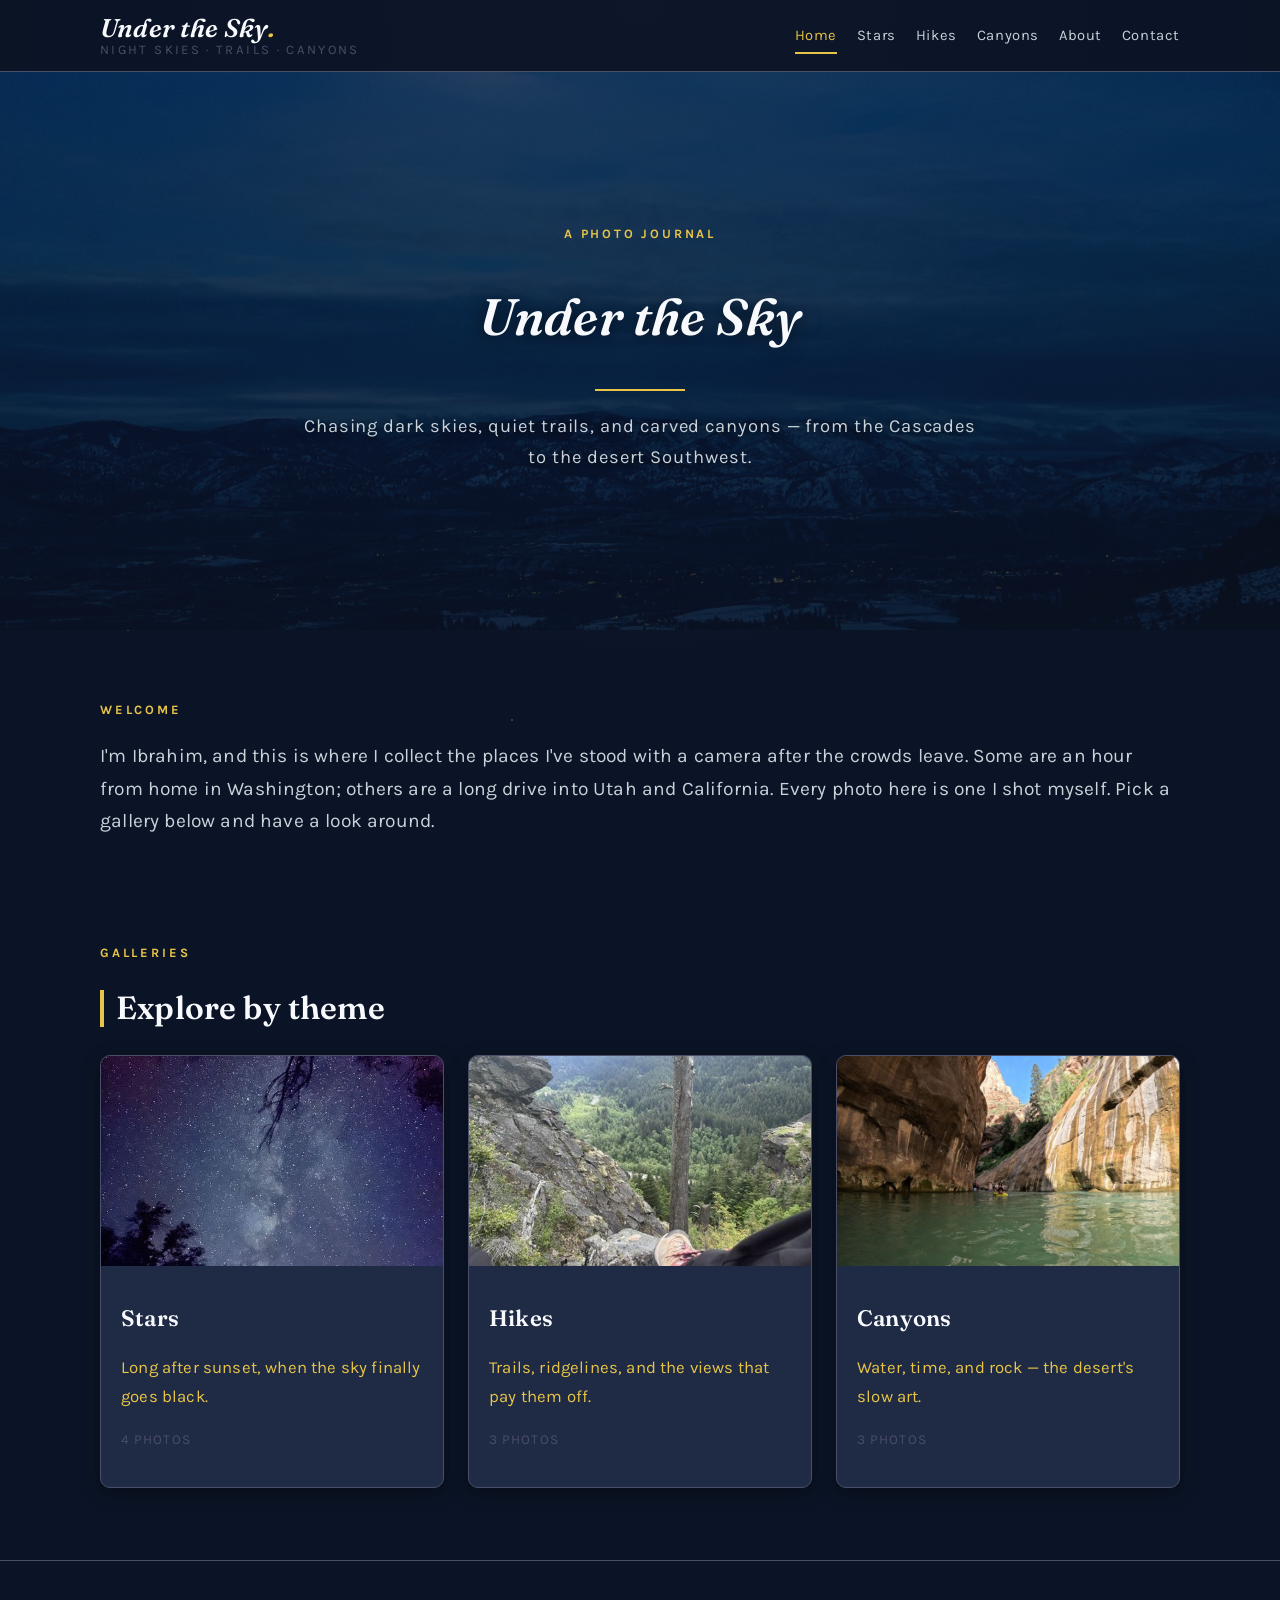
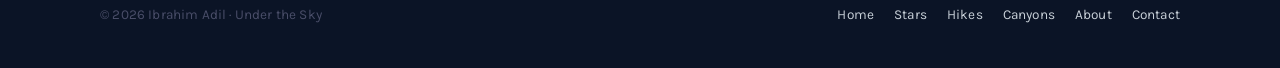
==== index.html @ 0be4a295 "Add files via upload" ====
<!DOCTYPE html>
<html lang="en">
<head>
  <meta charset="UTF-8">
  <meta name="viewport" content="width=device-width, initial-scale=1.0">
  <meta name="author" content="Ibrahim Adil">
  <meta name="description" content="Under the Sky — a photo journal of night skies, trails, and canyons across the Pacific Northwest and the American Southwest.">
  <title>Under the Sky — A PNW &amp; Southwest Photo Journal</title>
  <link rel="stylesheet" href="css/format.css">
  <link rel="stylesheet" href="css/layout.css">
  <link rel="stylesheet" href="css/effects.css">
</head>
<body>

  <header class="site-header">
    <div class="wrap header-inner">
      <div class="brand">
        <a href="index.html" class="logo">Under the Sky<span class="logo-dot">.</span></a>
        <span class="tagline">Night skies &middot; trails &middot; canyons</span>
      </div>
      <nav class="main-nav" aria-label="Main menu">
        <ul>
          <li><a href="index.html" class="current">Home</a></li>
          <li><a href="stars.html">Stars</a></li>
          <li><a href="hikes.html">Hikes</a></li>
          <li><a href="canyons.html">Canyons</a></li>
          <li><a href="about.html">About</a></li>
          <li><a href="contact.html">Contact</a></li>
        </ul>
      </nav>
    </div>
  </header>

  <main>

    <!-- Hero / featured photo -->
    <section class="hero" aria-label="Featured photo">
      <img class="hero-img" src="images/hero.jpg"
           alt="A full moon glowing over the snow-dusted Methow Valley at dusk">
      <div class="hero-overlay"></div>
      <div class="hero-content">
        <p class="eyebrow">A photo journal</p>
        <h1 class="hero-title">Under the Sky</h1>
        <hr class="gold-rule">
        <p class="hero-sub">Chasing dark skies, quiet trails, and carved canyons &mdash;
          from the Cascades to the desert Southwest.</p>
      </div>
    </section>

    <!-- Welcome -->
    <section class="section">
      <div class="wrap">
        <p class="eyebrow">Welcome</p>
        <p class="lead">
          I'm Ibrahim, and this is where I collect the places I've stood with a camera
          after the crowds leave. Some are an hour from home in Washington; others are
          a long drive into Utah and California. Every photo here is one I shot myself.
          Pick a gallery below and have a look around.
        </p>
      </div>
    </section>

    <!-- Category teasers -->
    <section class="section" aria-label="Photo galleries">
      <div class="wrap">
        <header class="section-head">
          <p class="eyebrow">Galleries</p>
          <h2 class="section-title">Explore by theme</h2>
        </header>

        <div class="category-grid">
          <a class="card" href="stars.html">
            <img class="card-thumb" src="images/stars/milky-way-zion-thumb.jpg"
                 alt="The Milky Way arching through a dark, star-filled sky">
            <div class="card-body">
              <h3>Stars</h3>
              <p>Long after sunset, when the sky finally goes black.</p>
              <p class="card-meta">4 photos</p>
            </div>
          </a>

          <a class="card" href="hikes.html">
            <img class="card-thumb" src="images/hikes/dirty-harrys-peak-thumb.jpg"
                 alt="Boots resting on a rocky overlook above a green forested valley">
            <div class="card-body">
              <h3>Hikes</h3>
              <p>Trails, ridgelines, and the views that pay them off.</p>
              <p class="card-meta">3 photos</p>
            </div>
          </a>

          <a class="card" href="canyons.html">
            <img class="card-thumb" src="images/canyons/the-narrows-thumb.jpg"
                 alt="Sunlit canyon walls rising above clear green river water">
            <div class="card-body">
              <h3>Canyons</h3>
              <p>Water, time, and rock &mdash; the desert's slow art.</p>
              <p class="card-meta">3 photos</p>
            </div>
          </a>
        </div>
      </div>
    </section>

  </main>

  <footer class="site-footer">
    <div class="wrap footer-inner">
      <p>&copy; 2026 Ibrahim Adil &middot; Under the Sky</p>
      <ul class="footer-nav">
        <li><a href="index.html">Home</a></li>
        <li><a href="stars.html">Stars</a></li>
        <li><a href="hikes.html">Hikes</a></li>
        <li><a href="canyons.html">Canyons</a></li>
        <li><a href="about.html">About</a></li>
        <li><a href="contact.html">Contact</a></li>
      </ul>
    </div>
  </footer>

</body>
</html>
---- css/format.css ----
/* ============================================================
   format.css  —  Colors, Fonts & Typography
   Under the Sky — a PNW + Southwest photo journal
   Ibrahim Adil · IT-WEB 112
   ============================================================ */

/* --- Google Fonts: Fraunces (display) + Karla (body) --- */
@import url('https://fonts.googleapis.com/css2?family=Fraunces:ital,opsz,wght@0,9..144,400;0,9..144,600;1,9..144,400;1,9..144,600&family=Karla:wght@400;600;700&display=swap');

/* --- Color palette (named so I can reuse the names) --------
   Deep Navy    #0B1426   main background
   Midnight Blue#1F2A44   cards / section backgrounds
   Slate Purple #4A4E69   borders / secondary text
   Mist Gray    #C9D1D9   body text
   Warm Gold    #E8C547   links / accents / star ratings
   ----------------------------------------------------------- */
:root {
  --deep-navy:     #0B1426;
  --midnight-blue: #1F2A44;
  --slate-purple:  #4A4E69;
  --mist-gray:     #C9D1D9;
  --warm-gold:     #E8C547;
  --gold-soft:     #f0d98a;
  --white-star:    #f7f9fc;
}

/* --- Base text + background --- */
body {
  background-color: var(--deep-navy);
  color: var(--mist-gray);
  font-family: 'Karla', 'Segoe UI', Tahoma, sans-serif;
  font-size: 1.05rem;
  line-height: 1.7;
  letter-spacing: 0.01em;
}

/* --- Headings use the display serif --- */
h1, h2, h3 {
  font-family: 'Fraunces', Georgia, 'Times New Roman', serif;
  color: var(--white-star);
  line-height: 1.15;
  font-weight: 600;
}

/* --- Header / site identity --- */
.site-header {
  background-color: rgba(11, 20, 38, 0.85);
  border-bottom: 1px solid var(--slate-purple);
}

.logo {
  font-family: 'Fraunces', Georgia, serif;
  font-style: italic;
  font-weight: 600;
  font-size: 1.6rem;
  color: var(--white-star);
  text-decoration: none;
}

.logo .logo-dot {
  color: var(--warm-gold);
}

.tagline {
  color: var(--slate-purple);
  font-size: 0.82rem;
  letter-spacing: 0.18em;
  text-transform: uppercase;
}

/* --- Navigation links --- */
.main-nav a {
  color: var(--mist-gray);
  text-decoration: none;
  font-size: 0.92rem;
  letter-spacing: 0.04em;
}

.main-nav a:hover,
.main-nav a:focus {
  color: var(--warm-gold);
}

.main-nav a.current {
  color: var(--warm-gold);
}

/* --- Hero (home page banner) --- */
.hero-title {
  font-size: 3.2rem;
  font-style: italic;
  color: var(--white-star);
  text-shadow: 0 2px 18px rgba(0, 0, 0, 0.7);
}

.hero-sub {
  color: var(--mist-gray);
  font-size: 1.15rem;
  letter-spacing: 0.05em;
  text-shadow: 0 1px 10px rgba(0, 0, 0, 0.8);
}

.gold-rule {
  border: none;
  border-top: 2px solid var(--warm-gold);
}

/* --- Section headings --- */
.section-title {
  font-size: 2rem;
  border-left: 4px solid var(--warm-gold);
  padding-left: 0.75rem;
}

.eyebrow {
  color: var(--warm-gold);
  font-family: 'Karla', sans-serif;
  font-size: 0.8rem;
  font-weight: 700;
  letter-spacing: 0.22em;
  text-transform: uppercase;
}

/* --- Intro / body copy --- */
.lead {
  font-size: 1.2rem;
  color: var(--mist-gray);
}

a {
  color: var(--warm-gold);
}

/* --- Category & photo cards --- */
.card {
  background-color: var(--midnight-blue);
  border: 1px solid var(--slate-purple);
}

.card h3 {
  font-size: 1.4rem;
}

.card-meta {
  color: var(--slate-purple);
  font-size: 0.85rem;
  letter-spacing: 0.08em;
  text-transform: uppercase;
}

/* --- Gallery figure captions --- */
.photo figcaption {
  background-color: var(--midnight-blue);
  border: 1px solid var(--slate-purple);
  border-top: none;
}

.photo-name {
  font-family: 'Fraunces', Georgia, serif;
  color: var(--white-star);
  font-size: 1.1rem;
}

.photo-loc {
  color: var(--mist-gray);
  font-size: 0.85rem;
}

/* --- Gold star rating chip --- */
.stars-rating {
  color: var(--warm-gold);
  letter-spacing: 0.15em;
  font-size: 0.95rem;
}

/* --- Lightbox caption --- */
.lightbox-caption {
  color: var(--mist-gray);
  font-family: 'Karla', sans-serif;
}

.lightbox-caption strong {
  font-family: 'Fraunces', serif;
  color: var(--white-star);
}

.lightbox-close {
  color: var(--warm-gold);
  text-decoration: none;
  font-size: 2rem;
  font-family: 'Karla', sans-serif;
}

/* --- About page lists --- */
.gear-list li::marker {
  color: var(--warm-gold);
}

/* --- Contact form --- */
.field label {
  color: var(--mist-gray);
  font-size: 0.9rem;
  letter-spacing: 0.04em;
}

.field input,
.field textarea {
  background-color: var(--midnight-blue);
  border: 1px solid var(--slate-purple);
  color: var(--white-star);
  font-family: 'Karla', sans-serif;
  font-size: 1rem;
}

.field input::placeholder,
.field textarea::placeholder {
  color: var(--slate-purple);
}

.field input:focus,
.field textarea:focus {
  border-color: var(--warm-gold);
  outline: none;
}

.btn {
  background-color: var(--warm-gold);
  color: var(--deep-navy);
  font-family: 'Karla', sans-serif;
  font-weight: 700;
  letter-spacing: 0.06em;
  border: none;
  cursor: pointer;
}

.form-thanks {
  color: var(--warm-gold);
  border: 1px solid var(--warm-gold);
  background-color: rgba(232, 197, 71, 0.08);
}

/* --- Footer --- */
.site-footer {
  border-top: 1px solid var(--slate-purple);
  color: var(--slate-purple);
  font-size: 0.85rem;
}

.site-footer a {
  color: var(--mist-gray);
  text-decoration: none;
}

.site-footer a:hover {
  color: var(--warm-gold);
}
---- css/layout.css ----
/* ============================================================
   layout.css  —  Layout, Positioning & Responsive Design
   Under the Sky
   Ibrahim Adil · IT-WEB 112
   ============================================================ */

/* --- Reset-ish: easier box math --- */
* {
  box-sizing: border-box;
}

html {
  scroll-behavior: smooth;
}

body {
  margin: 0;
  min-height: 100vh;
  display: flex;
  flex-direction: column;
}

img {
  max-width: 100%;
  height: auto;
  display: block;
}

/* --- Subtle starfield texture behind everything --- */
body::before {
  content: "";
  position: fixed;
  top: 0;
  right: 0;
  bottom: 0;
  left: 0;
  z-index: -1;
  background-color: #0B1426;
  background-image:
    radial-gradient(1px 1px at 20% 30%, rgba(255,255,255,0.7), transparent),
    radial-gradient(1px 1px at 70% 60%, rgba(255,255,255,0.5), transparent),
    radial-gradient(1px 1px at 40% 80%, rgba(255,255,255,0.6), transparent),
    radial-gradient(1px 1px at 85% 20%, rgba(255,255,255,0.5), transparent),
    radial-gradient(2px 2px at 55% 15%, rgba(255,255,255,0.4), transparent),
    radial-gradient(1px 1px at 10% 70%, rgba(255,255,255,0.5), transparent),
    radial-gradient(circle at 50% 0%, rgba(74,78,105,0.35), transparent 60%);
}

/* --- Centered content wrapper --- */
.wrap {
  width: 90%;
  max-width: 1080px;
  margin: 0 auto;
}

/* --- Sticky header --- */
.site-header {
  position: sticky;
  top: 0;
  z-index: 50;
}

.header-inner {
  display: flex;
  flex-wrap: wrap;
  align-items: center;
  justify-content: space-between;
  gap: 0.5rem 1.5rem;
  padding: 0.9rem 0;
}

.brand {
  display: flex;
  flex-direction: column;
  line-height: 1.1;
}

/* --- Nav list as a row --- */
.main-nav ul {
  display: flex;
  flex-wrap: wrap;
  gap: 0.4rem 1.25rem;
  list-style: none;
  margin: 0;
  padding: 0;
}

.main-nav a {
  display: inline-block;
  padding: 0.25rem 0;
}

/* --- Main grows to push footer down --- */
main {
  flex: 1;
  width: 100%;
}

/* --- Hero block --- */
.hero {
  position: relative;
  width: 100%;
  min-height: 62vh;
  display: flex;
  align-items: center;
  justify-content: center;
  text-align: center;
  overflow: hidden;
}

.hero-img {
  position: absolute;
  top: 0;
  right: 0;
  bottom: 0;
  left: 0;
  width: 100%;
  height: 100%;
  object-fit: cover;
}

.hero-overlay {
  position: absolute;
  top: 0;
  right: 0;
  bottom: 0;
  left: 0;
  background: linear-gradient(180deg, rgba(11,20,38,0.45) 0%, rgba(11,20,38,0.8) 100%);
}

.hero-content {
  position: relative;
  z-index: 2;
  padding: 2rem 1rem;
  max-width: 720px;
}

.hero-content .gold-rule {
  width: 90px;
  margin: 1.25rem auto;
}

/* --- Generic section spacing --- */
.section {
  padding: 3.5rem 0 1rem;
}

.section-head {
  margin-bottom: 1.75rem;
}

/* --- Category teaser grid (home) --- */
.category-grid {
  display: grid;
  grid-template-columns: repeat(3, 1fr);
  gap: 1.5rem;
}

.category-grid .card {
  display: flex;
  flex-direction: column;
  border-radius: 10px;
  overflow: hidden;
  text-decoration: none;
}

.card-thumb {
  height: 210px;
  object-fit: cover;
  width: 100%;
}

.card-body {
  padding: 1.1rem 1.25rem 1.4rem;
}

/* --- Photo gallery grid --- */
.gallery {
  display: grid;
  grid-template-columns: repeat(3, 1fr);
  gap: 1.5rem;
  padding: 0 0 1rem;
}

.photo {
  margin: 0;
  border-radius: 10px;
  overflow: hidden;
}

.photo a {
  display: block;
}

.photo-img {
  height: 250px;
  object-fit: cover;
  width: 100%;
}

.photo figcaption {
  padding: 0.8rem 1rem 1rem;
  border-radius: 0 0 10px 10px;
}

.caption-row {
  display: flex;
  align-items: baseline;
  justify-content: space-between;
  gap: 0.5rem;
  flex-wrap: wrap;
}

/* --- Lightbox (pure CSS, uses :target) --- */
.lightbox {
  position: fixed;
  top: 0;
  right: 0;
  bottom: 0;
  left: 0;
  z-index: 100;
  display: flex;
  flex-direction: column;
  align-items: center;
  justify-content: center;
  padding: 4vh 4vw;
  background-color: rgba(7, 12, 24, 0.95);
}

.lightbox img {
  max-width: 100%;
  max-height: 78vh;
  border-radius: 6px;
}

.lightbox-caption {
  margin-top: 1rem;
  text-align: center;
}

.lightbox-close {
  position: absolute;
  top: 2vh;
  right: 4vw;
  line-height: 1;
}

/* --- Text page (about) --- */
.prose {
  max-width: 720px;
}

.prose p { margin: 0 0 1.1rem; }

.gear-list {
  padding-left: 1.2rem;
}

.gear-list li { margin-bottom: 0.4rem; }

/* --- Contact form --- */
.contact-layout {
  max-width: 620px;
}

.form-grid {
  display: grid;
  gap: 1.1rem;
}

.field {
  display: flex;
  flex-direction: column;
  gap: 0.35rem;
}

.field input,
.field textarea {
  padding: 0.6rem 0.75rem;
  border-radius: 6px;
  width: 100%;
}

.field textarea {
  min-height: 130px;
  resize: vertical;
}

.btn {
  padding: 0.7rem 1.6rem;
  border-radius: 24px;
  justify-self: start;
}

.form-thanks {
  margin-top: 1rem;
  padding: 0.9rem 1.1rem;
  border-radius: 8px;
}

/* --- Footer --- */
.site-footer {
  margin-top: 3.5rem;
  padding: 1.75rem 0;
}

.footer-inner {
  display: flex;
  flex-wrap: wrap;
  align-items: center;
  justify-content: space-between;
  gap: 0.75rem 1.5rem;
}

.footer-nav {
  display: flex;
  flex-wrap: wrap;
  gap: 0.5rem 1.25rem;
  list-style: none;
  margin: 0;
  padding: 0;
}

/* ============================================================
   RESPONSIVE — media queries
   ============================================================ */

/* Tablet: galleries drop to 2 columns */
@media (max-width: 860px) {
  .category-grid,
  .gallery {
    grid-template-columns: repeat(2, 1fr);
  }
  .hero-title { font-size: 2.4rem; }
}

/* Phone: single column, stacked nav */
@media (max-width: 560px) {
  .header-inner {
    flex-direction: column;
    align-items: flex-start;
  }
  .main-nav ul {
    gap: 0.4rem 1rem;
  }
  .category-grid,
  .gallery {
    grid-template-columns: 1fr;
  }
  .hero { min-height: 50vh; }
  .hero-title { font-size: 2rem; }
  .footer-inner { flex-direction: column; align-items: flex-start; }
}
---- css/effects.css ----
/* ============================================================
   effects.css  —  Interactive Effects & Animation
   Hover states, transitions, keyframe animations, lightbox
   Under the Sky · Ibrahim Adil · IT-WEB 112
   ============================================================ */

/* --- Nav: animated gold underline on hover --- */
.main-nav a {
  position: relative;
  transition: color 0.25s ease;
}

.main-nav a::after {
  content: "";
  position: absolute;
  left: 0;
  bottom: -2px;
  width: 0;
  height: 2px;
  background-color: var(--warm-gold);
  transition: width 0.3s ease;
}

.main-nav a:hover::after,
.main-nav a:focus::after,
.main-nav a.current::after {
  width: 100%;
}

/* --- Logo star twinkle --- */
.logo .logo-dot {
  display: inline-block;
  animation: twinkle 3s ease-in-out infinite;
}

@keyframes twinkle {
  0%, 100% { opacity: 1; transform: scale(1); }
  50%      { opacity: 0.45; transform: scale(0.8); }
}

/* --- Hero text: fade + rise on page load --- */
.hero-content > * {
  opacity: 0;
  animation: rise-in 0.9s ease forwards;
}
.hero-content .eyebrow    { animation-delay: 0.15s; }
.hero-content .hero-title { animation-delay: 0.35s; }
.hero-content .gold-rule  { animation-delay: 0.55s; }
.hero-content .hero-sub   { animation-delay: 0.7s;  }

@keyframes rise-in {
  from { opacity: 0; transform: translateY(18px); }
  to   { opacity: 1; transform: translateY(0); }
}

/* --- Category cards: lift + image zoom on hover --- */
.category-grid .card {
  transition: transform 0.3s ease, box-shadow 0.3s ease, border-color 0.3s ease;
  box-shadow: 0 6px 18px rgba(0, 0, 0, 0.35);
}

.category-grid .card:hover {
  transform: translateY(-6px);
  border-color: var(--warm-gold);
  box-shadow: 0 14px 30px rgba(0, 0, 0, 0.55);
}

.card-thumb {
  transition: transform 0.5s ease;
}

.category-grid .card:hover .card-thumb {
  transform: scale(1.06);
}

/* Staggered reveal of the three home cards */
.category-grid .card {
  opacity: 0;
  animation: rise-in 0.7s ease forwards;
}
.category-grid .card:nth-child(1) { animation-delay: 0.1s; }
.category-grid .card:nth-child(2) { animation-delay: 0.25s; }
.category-grid .card:nth-child(3) { animation-delay: 0.4s; }

/* --- Gallery photos: zoom image, caption brightens --- */
.photo {
  box-shadow: 0 6px 18px rgba(0, 0, 0, 0.35);
  transition: transform 0.3s ease, box-shadow 0.3s ease;
}

.photo:hover {
  transform: translateY(-4px);
  box-shadow: 0 14px 30px rgba(0, 0, 0, 0.55);
}

.photo-img {
  transition: transform 0.6s ease, filter 0.4s ease;
  filter: brightness(0.92);
}

.photo:hover .photo-img {
  transform: scale(1.07);
  filter: brightness(1.05);
}

/* --- Pure-CSS lightbox: hidden until its id is targeted --- */
.lightbox {
  opacity: 0;
  visibility: hidden;
  transition: opacity 0.3s ease, visibility 0.3s ease;
}

.lightbox:target {
  opacity: 1;
  visibility: visible;
}

.lightbox img {
  transform: scale(0.96);
  transition: transform 0.35s ease;
}

.lightbox:target img {
  transform: scale(1);
}

.lightbox-close {
  transition: transform 0.25s ease, color 0.25s ease;
}

.lightbox-close:hover {
  transform: rotate(90deg);
  color: var(--gold-soft);
}

/* --- Buttons + links --- */
.btn {
  transition: transform 0.2s ease, background-color 0.2s ease, box-shadow 0.2s ease;
}

.btn:hover {
  background-color: var(--gold-soft);
  transform: translateY(-2px);
  box-shadow: 0 8px 18px rgba(232, 197, 71, 0.25);
}

.text-link {
  position: relative;
  text-decoration: none;
  border-bottom: 1px solid transparent;
  transition: border-color 0.25s ease, color 0.25s ease;
}

.text-link:hover {
  border-color: var(--warm-gold);
}

/* --- Respect reduced-motion preferences --- */
@media (prefers-reduced-motion: reduce) {
  *,
  .hero-content > *,
  .category-grid .card {
    animation: none !important;
    transition: none !important;
    opacity: 1 !important;
  }
}
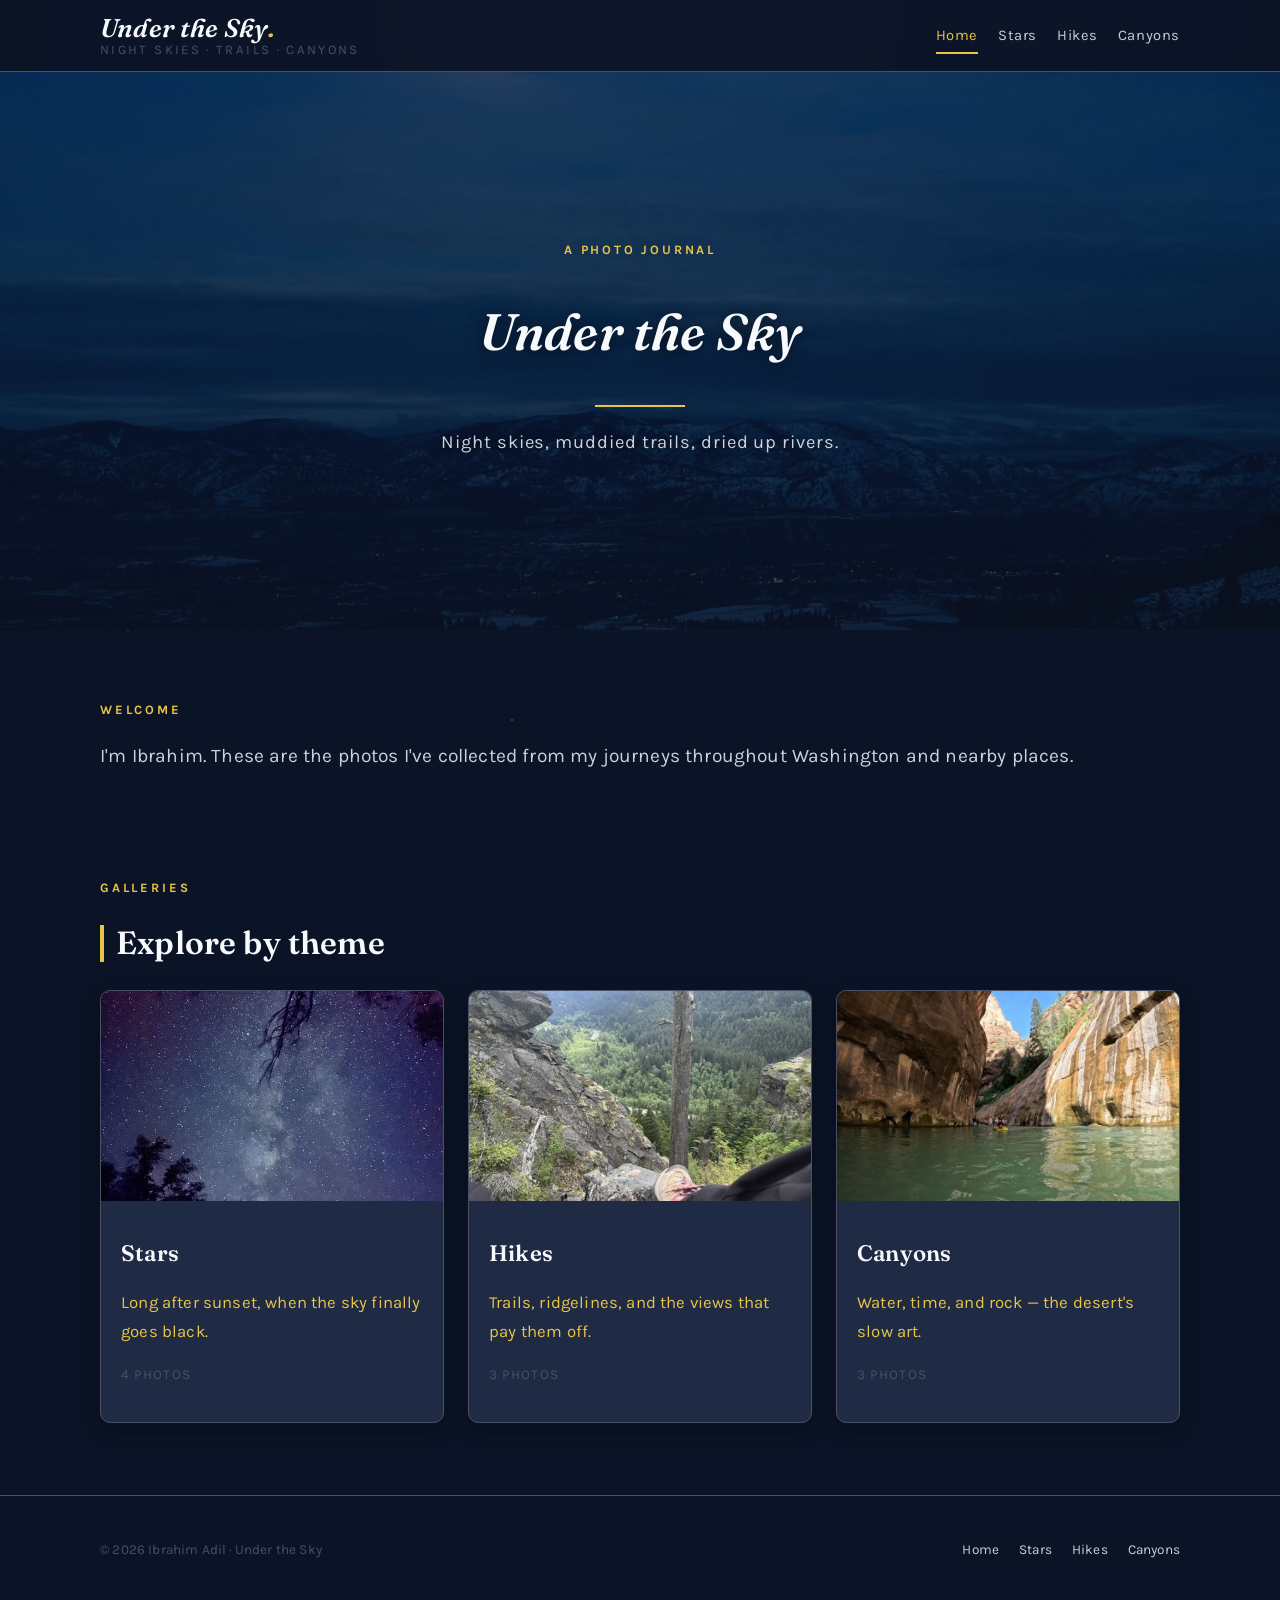
==== commit 80685bc8: "Add files via upload" ====
--- a/index.html
+++ b/index.html
@@ -24,8 +24,6 @@
           <li><a href="stars.html">Stars</a></li>
           <li><a href="hikes.html">Hikes</a></li>
           <li><a href="canyons.html">Canyons</a></li>
-          <li><a href="about.html">About</a></li>
-          <li><a href="contact.html">Contact</a></li>
         </ul>
       </nav>
     </div>
@@ -42,8 +40,7 @@
         <p class="eyebrow">A photo journal</p>
         <h1 class="hero-title">Under the Sky</h1>
         <hr class="gold-rule">
-        <p class="hero-sub">Chasing dark skies, quiet trails, and carved canyons &mdash;
-          from the Cascades to the desert Southwest.</p>
+        <p class="hero-sub">Night skies, muddied trails, dried up rivers.</p>
       </div>
     </section>
 
@@ -52,10 +49,8 @@
       <div class="wrap">
         <p class="eyebrow">Welcome</p>
         <p class="lead">
-          I'm Ibrahim, and this is where I collect the places I've stood with a camera
-          after the crowds leave. Some are an hour from home in Washington; others are
-          a long drive into Utah and California. Every photo here is one I shot myself.
-          Pick a gallery below and have a look around.
+          I'm Ibrahim. These are the photos I've collected from my journeys
+          throughout Washington and nearby places.
         </p>
       </div>
     </section>
@@ -112,8 +107,6 @@
         <li><a href="stars.html">Stars</a></li>
         <li><a href="hikes.html">Hikes</a></li>
         <li><a href="canyons.html">Canyons</a></li>
-        <li><a href="about.html">About</a></li>
-        <li><a href="contact.html">Contact</a></li>
       </ul>
     </div>
   </footer>
